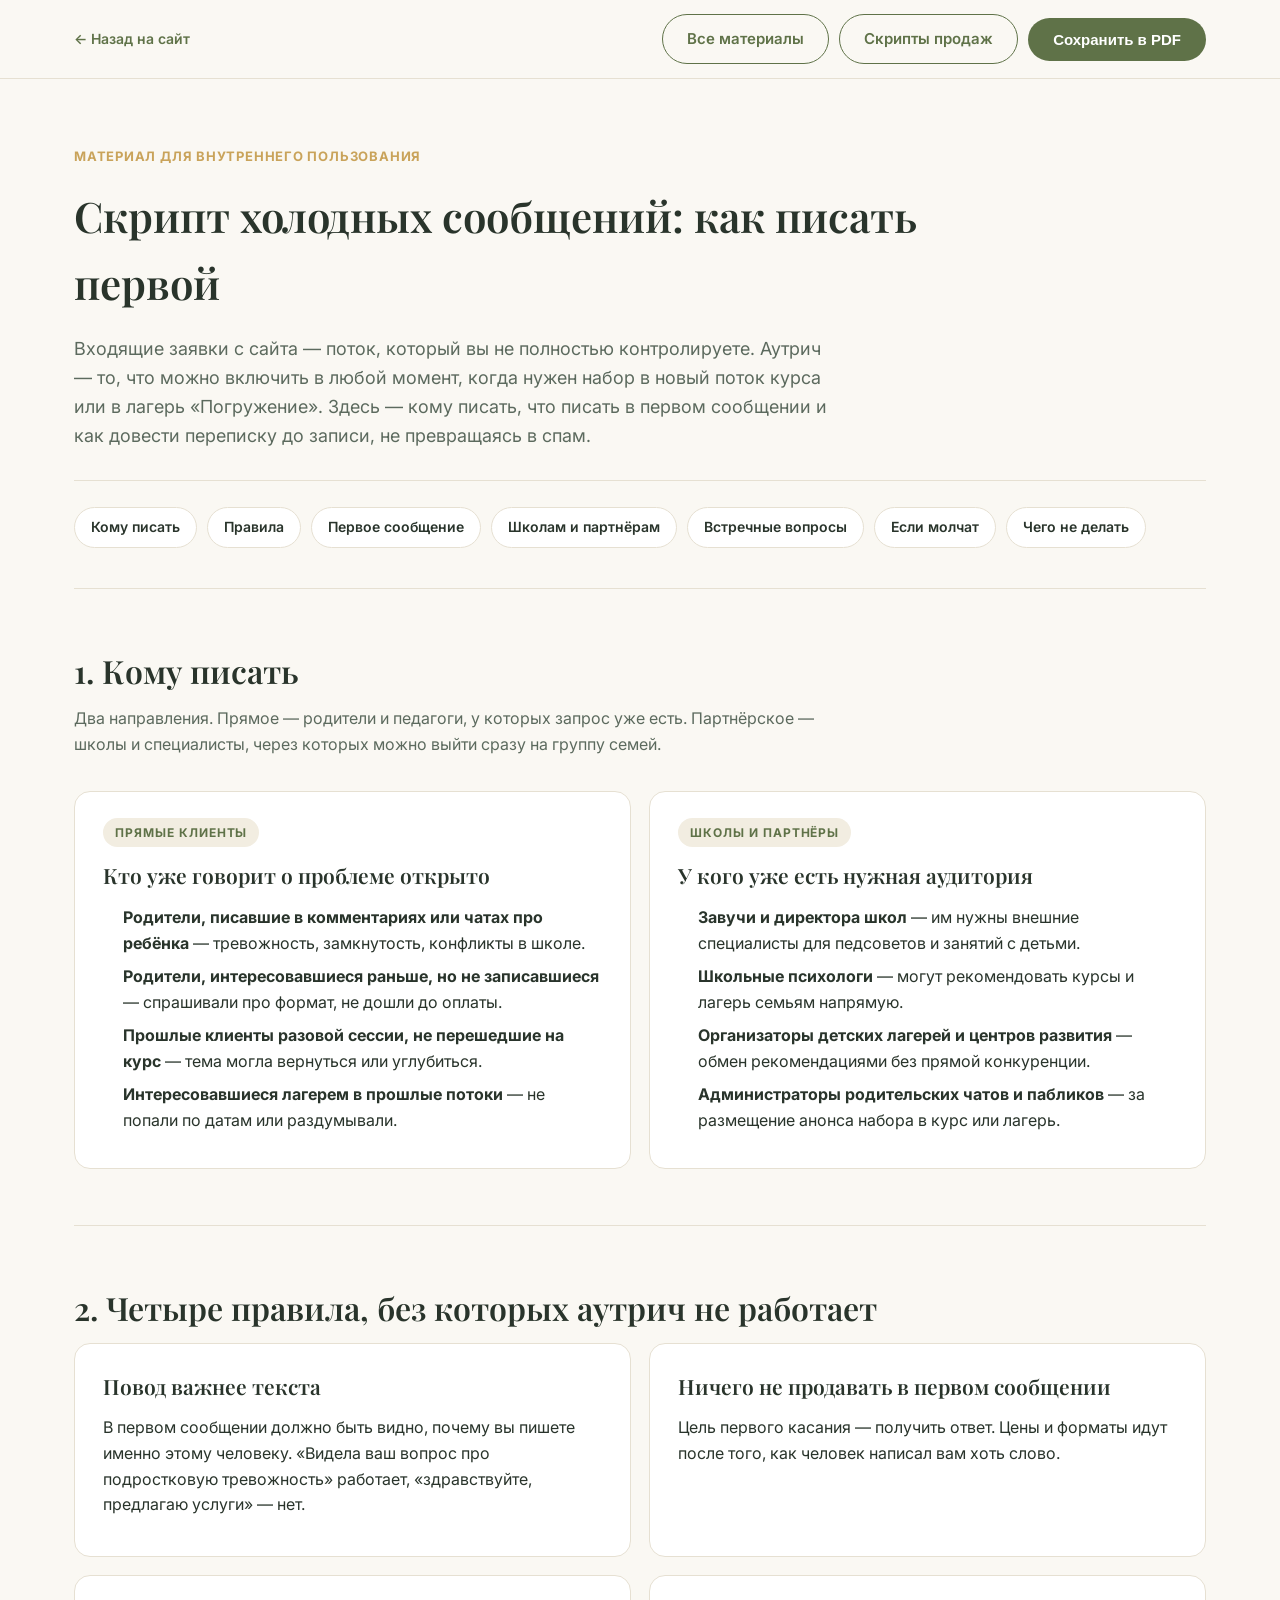
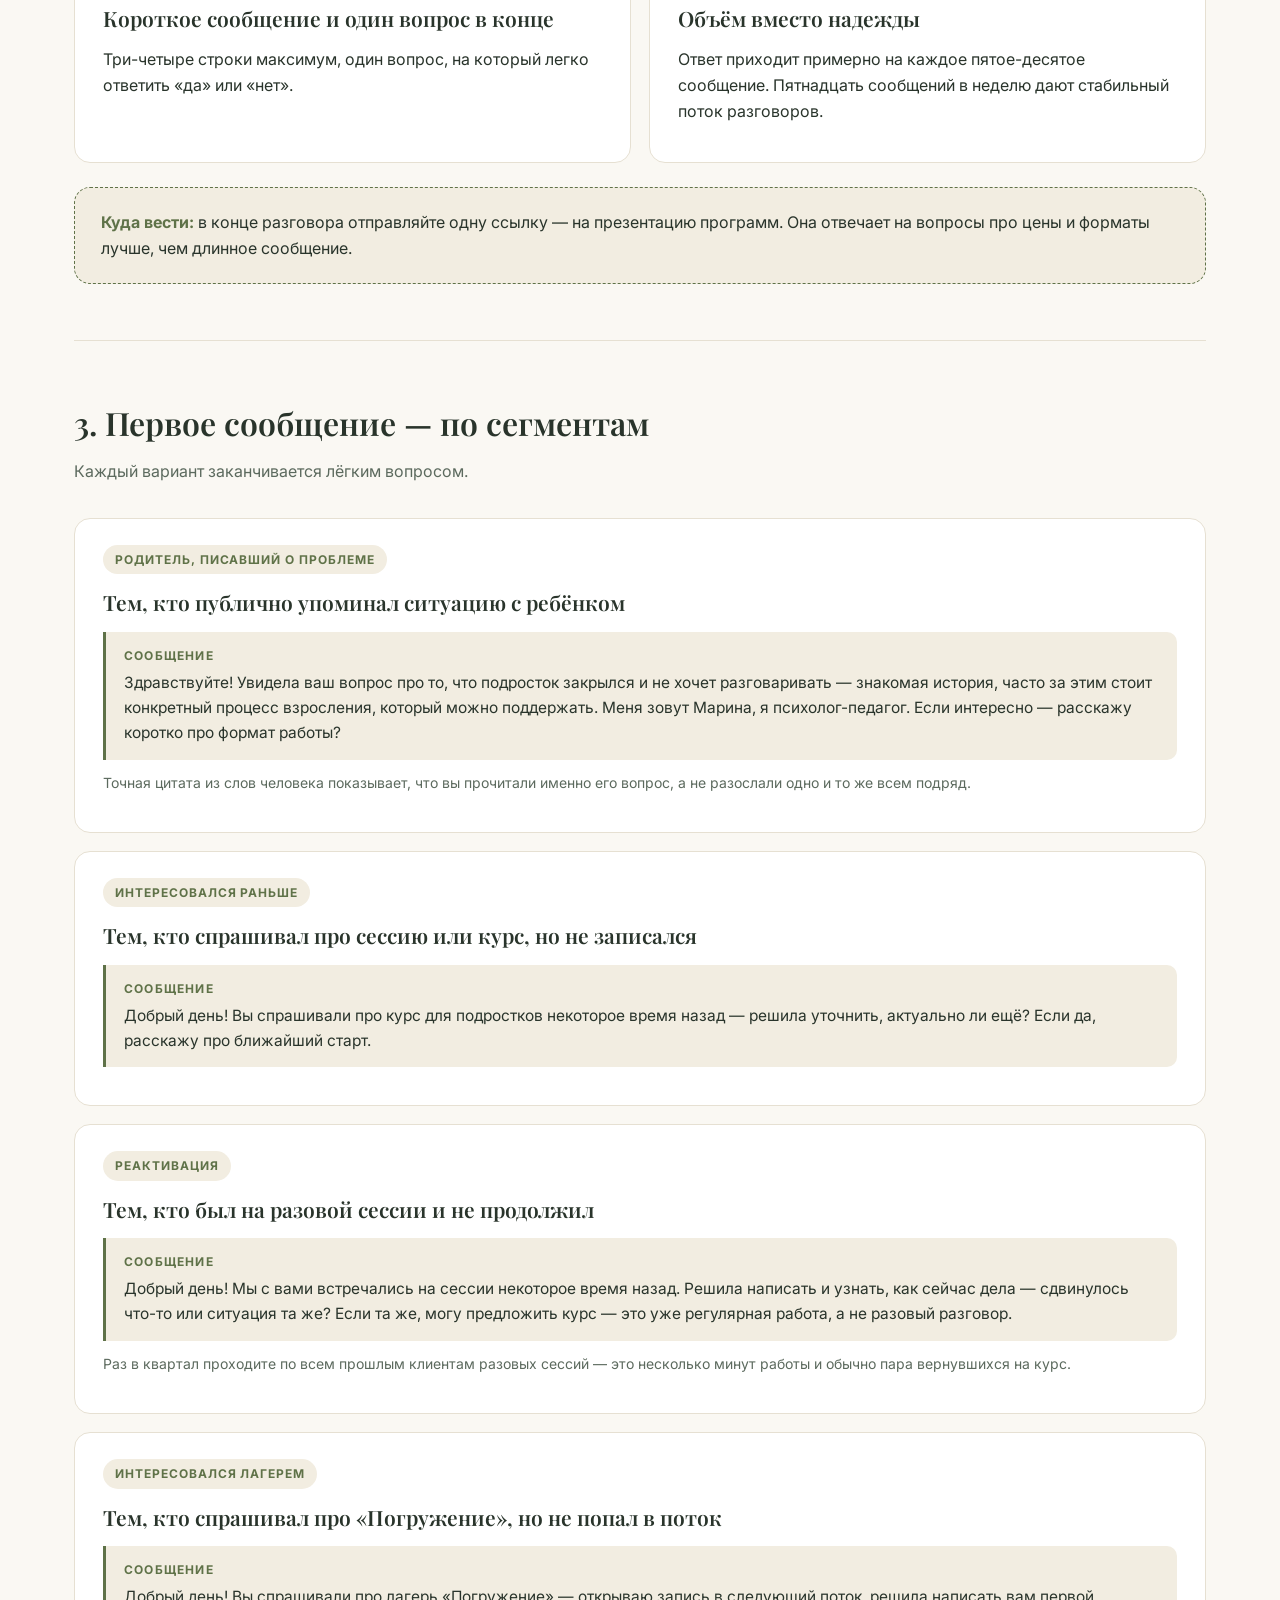
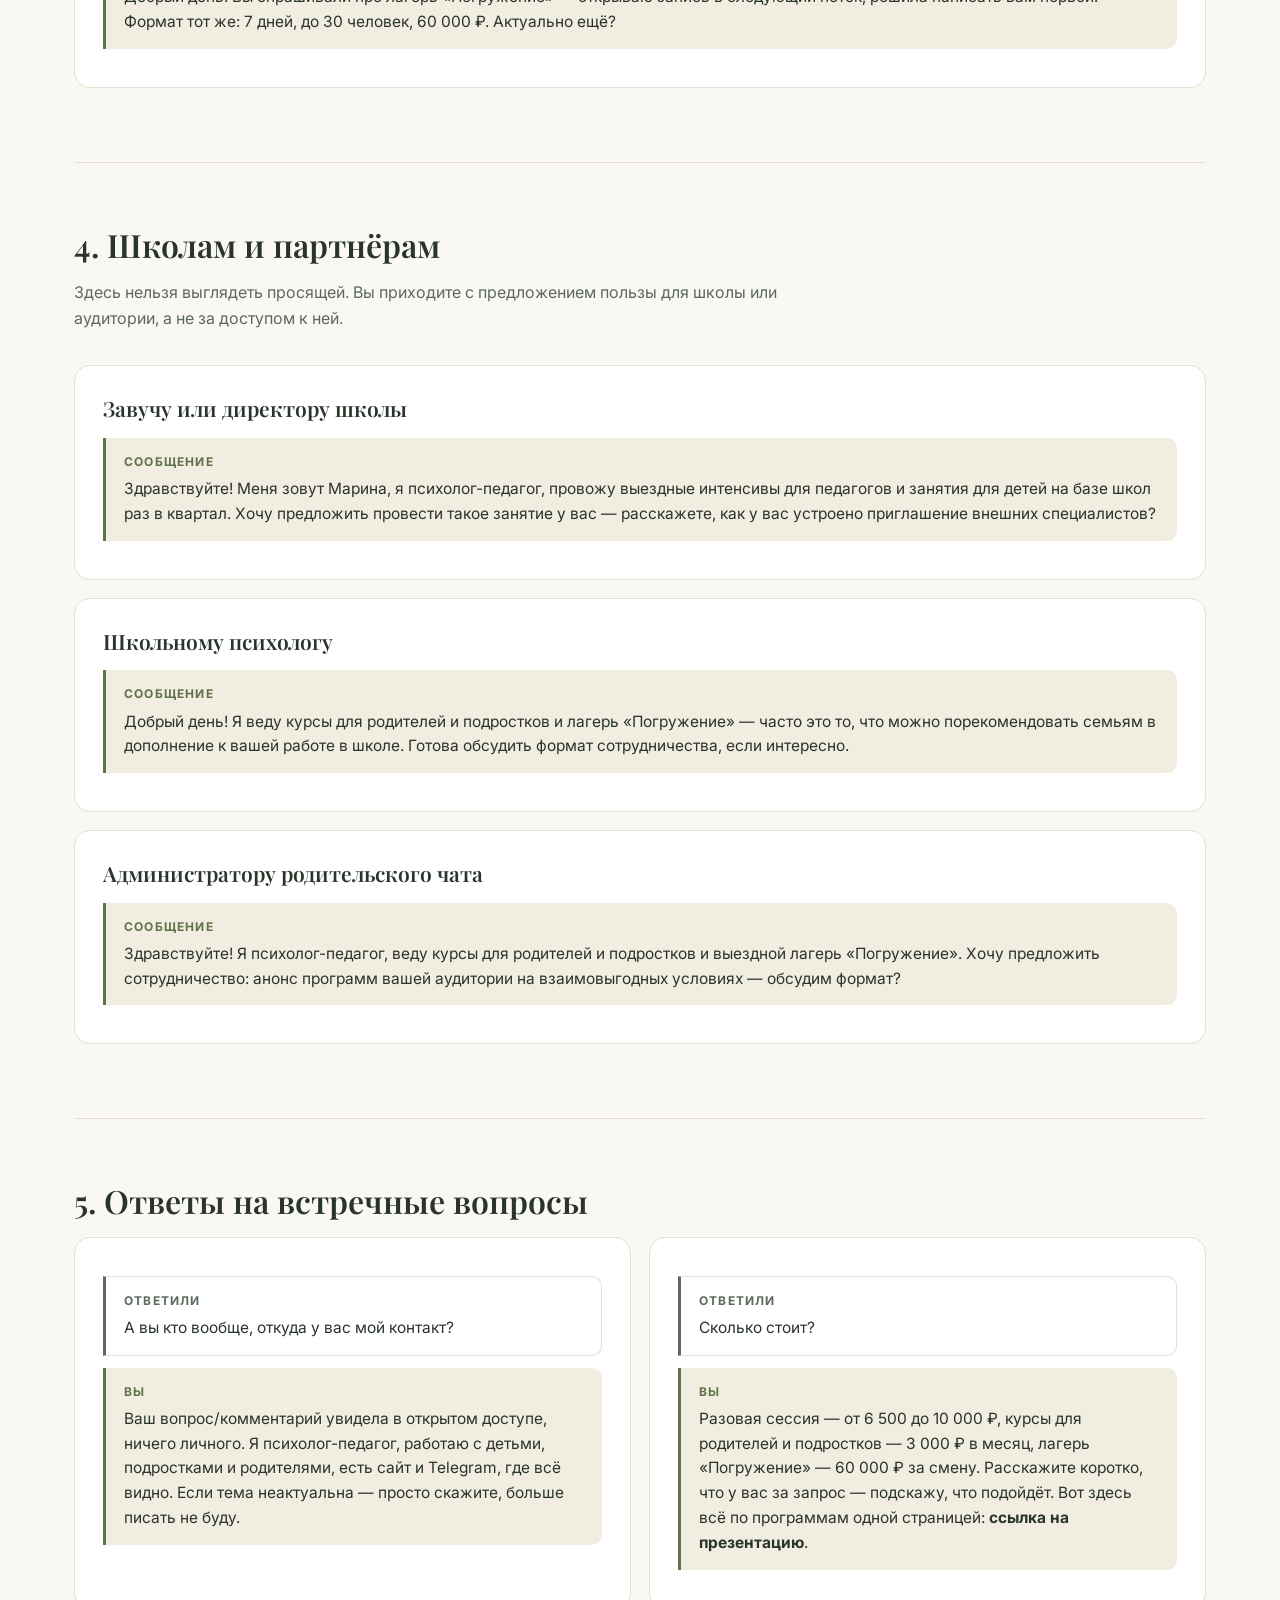
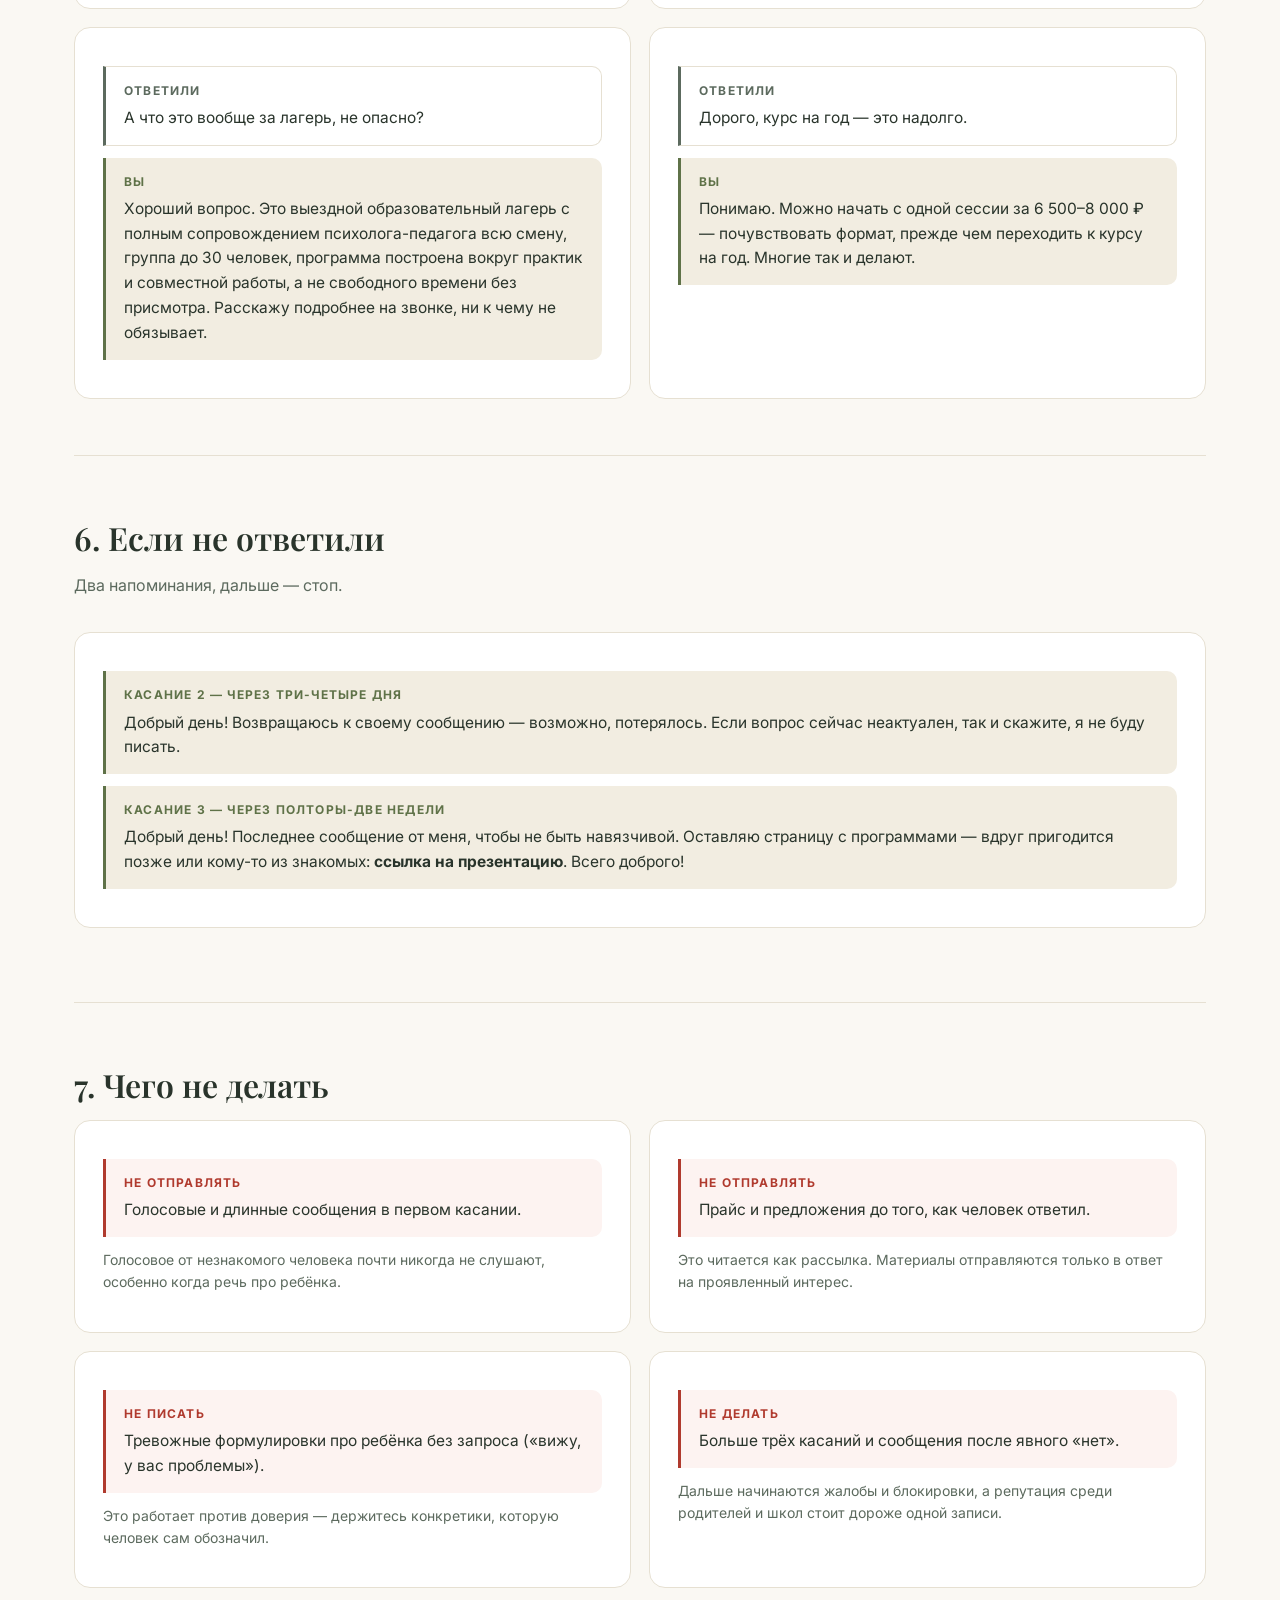
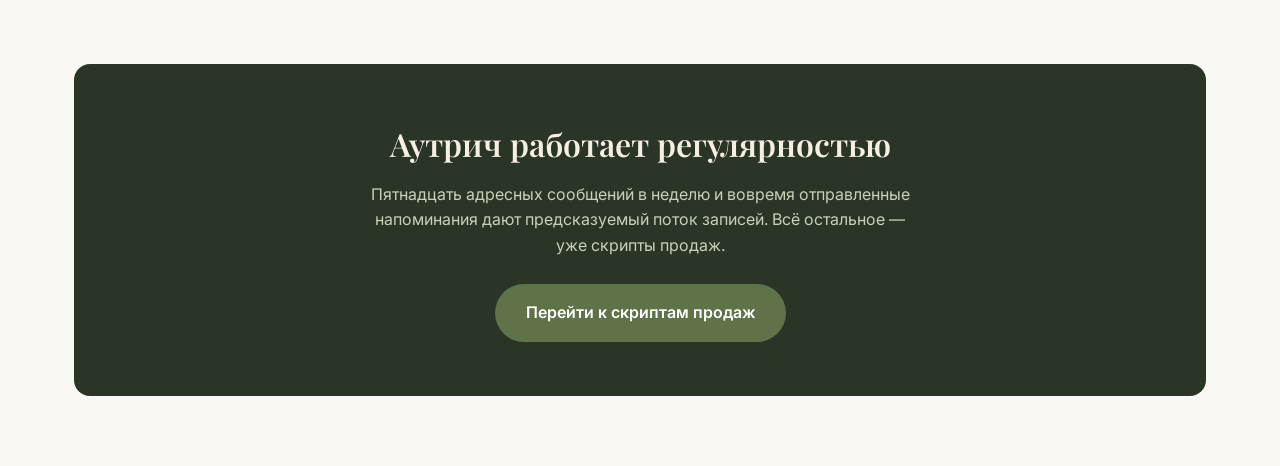
==== outreach.html @ 3e383277 "add: materials (scripts, presentation, outreach)" ====
<!DOCTYPE html>
<html lang="ru">
<head>
<meta charset="UTF-8">
<meta name="viewport" content="width=device-width, initial-scale=1.0">
<title>Скрипт холодных сообщений — Марина Светлакова</title>
<meta name="description" content="Как писать первой родителям, педагогам и школам: сегменты, первое сообщение, ответы на встречные вопросы, цепочка касаний.">
<meta name="robots" content="noindex">
<link rel="preconnect" href="https://fonts.googleapis.com">
<link rel="preconnect" href="https://fonts.gstatic.com" crossorigin>
<link href="https://fonts.googleapis.com/css2?family=Playfair+Display:wght@500;600;700&family=Inter:wght@400;500;600;700;800&display=swap" rel="stylesheet">
<link rel="stylesheet" href="styles.css">
<link rel="stylesheet" href="materials.css">
</head>
<body>

<div class="doc-bar">
  <div class="doc-bar__inner">
    <a href="index.html" class="doc-bar__back">← <span>Назад на сайт</span></a>
    <div class="doc-bar__actions">
      <a href="materials.html" class="btn btn--ghost">Все материалы</a>
      <a href="scripts.html" class="btn btn--ghost">Скрипты продаж</a>
      <button class="btn btn--primary" onclick="window.print()">Сохранить в PDF</button>
    </div>
  </div>
</div>

<div class="container">

  <section class="doc-hero">
    <p class="eyebrow">Материал для внутреннего пользования</p>
    <h1>Скрипт холодных сообщений: как писать первой</h1>
    <p class="doc-hero__lead">Входящие заявки с сайта — поток, который вы не полностью контролируете. Аутрич — то, что можно включить в любой момент, когда нужен набор в новый поток курса или в лагерь «Погружение». Здесь — кому писать, что писать в первом сообщении и как довести переписку до записи, не превращаясь в спам.</p>
    <nav class="toc">
      <a href="#who">Кому писать</a>
      <a href="#rules">Правила</a>
      <a href="#first">Первое сообщение</a>
      <a href="#partners">Школам и партнёрам</a>
      <a href="#answers">Встречные вопросы</a>
      <a href="#followup">Если молчат</a>
      <a href="#stop">Чего не делать</a>
    </nav>
  </section>

  <section class="doc-section" id="who">
    <h2>1. Кому писать</h2>
    <p class="doc-section__lead">Два направления. Прямое — родители и педагоги, у которых запрос уже есть. Партнёрское — школы и специалисты, через которых можно выйти сразу на группу семей.</p>

    <div class="grid-2">
      <div class="card">
        <span class="tag">Прямые клиенты</span>
        <p class="card__title">Кто уже говорит о проблеме открыто</p>
        <ul class="ul">
          <li><b>Родители, писавшие в комментариях или чатах про ребёнка</b> — тревожность, замкнутость, конфликты в школе.</li>
          <li><b>Родители, интересовавшиеся раньше, но не записавшиеся</b> — спрашивали про формат, не дошли до оплаты.</li>
          <li><b>Прошлые клиенты разовой сессии, не перешедшие на курс</b> — тема могла вернуться или углубиться.</li>
          <li><b>Интересовавшиеся лагерем в прошлые потоки</b> — не попали по датам или раздумывали.</li>
        </ul>
      </div>
      <div class="card">
        <span class="tag">Школы и партнёры</span>
        <p class="card__title">У кого уже есть нужная аудитория</p>
        <ul class="ul">
          <li><b>Завучи и директора школ</b> — им нужны внешние специалисты для педсоветов и занятий с детьми.</li>
          <li><b>Школьные психологи</b> — могут рекомендовать курсы и лагерь семьям напрямую.</li>
          <li><b>Организаторы детских лагерей и центров развития</b> — обмен рекомендациями без прямой конкуренции.</li>
          <li><b>Администраторы родительских чатов и пабликов</b> — за размещение анонса набора в курс или лагерь.</li>
        </ul>
      </div>
    </div>
  </section>

  <section class="doc-section" id="rules">
    <h2>2. Четыре правила, без которых аутрич не работает</h2>
    <div class="grid-2">
      <div class="card">
        <p class="card__title">Повод важнее текста</p>
        <p>В первом сообщении должно быть видно, почему вы пишете именно этому человеку. «Видела ваш вопрос про подростковую тревожность» работает, «здравствуйте, предлагаю услуги» — нет.</p>
      </div>
      <div class="card">
        <p class="card__title">Ничего не продавать в первом сообщении</p>
        <p>Цель первого касания — получить ответ. Цены и форматы идут после того, как человек написал вам хоть слово.</p>
      </div>
      <div class="card">
        <p class="card__title">Короткое сообщение и один вопрос в конце</p>
        <p>Три-четыре строки максимум, один вопрос, на который легко ответить «да» или «нет».</p>
      </div>
      <div class="card">
        <p class="card__title">Объём вместо надежды</p>
        <p>Ответ приходит примерно на каждое пятое-десятое сообщение. Пятнадцать сообщений в неделю дают стабильный поток разговоров.</p>
      </div>
    </div>
    <div class="tip">
      <strong>Куда вести:</strong> в конце разговора отправляйте одну ссылку — на презентацию программ. Она отвечает на вопросы про цены и форматы лучше, чем длинное сообщение.
    </div>
  </section>

  <section class="doc-section" id="first">
    <h2>3. Первое сообщение — по сегментам</h2>
    <p class="doc-section__lead">Каждый вариант заканчивается лёгким вопросом.</p>

    <div class="card">
      <span class="tag">Родитель, писавший о проблеме</span>
      <p class="card__title">Тем, кто публично упоминал ситуацию с ребёнком</p>
      <div class="say">
        <span class="say__who">Сообщение</span>
        Здравствуйте! Увидела ваш вопрос про то, что подросток закрылся и не хочет разговаривать — знакомая история, часто за этим стоит конкретный процесс взросления, который можно поддержать. Меня зовут Марина, я психолог-педагог. Если интересно — расскажу коротко про формат работы?
      </div>
      <p class="card__note">Точная цитата из слов человека показывает, что вы прочитали именно его вопрос, а не разослали одно и то же всем подряд.</p>
    </div>

    <div class="card">
      <span class="tag">Интересовался раньше</span>
      <p class="card__title">Тем, кто спрашивал про сессию или курс, но не записался</p>
      <div class="say">
        <span class="say__who">Сообщение</span>
        Добрый день! Вы спрашивали про курс для подростков некоторое время назад — решила уточнить, актуально ли ещё? Если да, расскажу про ближайший старт.
      </div>
    </div>

    <div class="card">
      <span class="tag">Реактивация</span>
      <p class="card__title">Тем, кто был на разовой сессии и не продолжил</p>
      <div class="say">
        <span class="say__who">Сообщение</span>
        Добрый день! Мы с вами встречались на сессии некоторое время назад. Решила написать и узнать, как сейчас дела — сдвинулось что-то или ситуация та же? Если та же, могу предложить курс — это уже регулярная работа, а не разовый разговор.
      </div>
      <p class="card__note">Раз в квартал проходите по всем прошлым клиентам разовых сессий — это несколько минут работы и обычно пара вернувшихся на курс.</p>
    </div>

    <div class="card">
      <span class="tag">Интересовался лагерем</span>
      <p class="card__title">Тем, кто спрашивал про «Погружение», но не попал в поток</p>
      <div class="say">
        <span class="say__who">Сообщение</span>
        Добрый день! Вы спрашивали про лагерь «Погружение» — открываю запись в следующий поток, решила написать вам первой. Формат тот же: 7 дней, до 30 человек, 60 000 ₽. Актуально ещё?
      </div>
    </div>
  </section>

  <section class="doc-section" id="partners">
    <h2>4. Школам и партнёрам</h2>
    <p class="doc-section__lead">Здесь нельзя выглядеть просящей. Вы приходите с предложением пользы для школы или аудитории, а не за доступом к ней.</p>

    <div class="card">
      <p class="card__title">Завучу или директору школы</p>
      <div class="say">
        <span class="say__who">Сообщение</span>
        Здравствуйте! Меня зовут Марина, я психолог-педагог, провожу выездные интенсивы для педагогов и занятия для детей на базе школ раз в квартал. Хочу предложить провести такое занятие у вас — расскажете, как у вас устроено приглашение внешних специалистов?
      </div>
    </div>

    <div class="card">
      <p class="card__title">Школьному психологу</p>
      <div class="say">
        <span class="say__who">Сообщение</span>
        Добрый день! Я веду курсы для родителей и подростков и лагерь «Погружение» — часто это то, что можно порекомендовать семьям в дополнение к вашей работе в школе. Готова обсудить формат сотрудничества, если интересно.
      </div>
    </div>

    <div class="card">
      <p class="card__title">Администратору родительского чата</p>
      <div class="say">
        <span class="say__who">Сообщение</span>
        Здравствуйте! Я психолог-педагог, веду курсы для родителей и подростков и выездной лагерь «Погружение». Хочу предложить сотрудничество: анонс программ вашей аудитории на взаимовыгодных условиях — обсудим формат?
      </div>
    </div>
  </section>

  <section class="doc-section" id="answers">
    <h2>5. Ответы на встречные вопросы</h2>

    <div class="grid-2">
      <div class="card">
        <div class="say say--client"><span class="say__who">Ответили</span>А вы кто вообще, откуда у вас мой контакт?</div>
        <div class="say">
          <span class="say__who">Вы</span>
          Ваш вопрос/комментарий увидела в открытом доступе, ничего личного. Я психолог-педагог, работаю с детьми, подростками и родителями, есть сайт и Telegram, где всё видно. Если тема неактуальна — просто скажите, больше писать не буду.
        </div>
      </div>
      <div class="card">
        <div class="say say--client"><span class="say__who">Ответили</span>Сколько стоит?</div>
        <div class="say">
          <span class="say__who">Вы</span>
          Разовая сессия — от 6 500 до 10 000 ₽, курсы для родителей и подростков — 3 000 ₽ в месяц, лагерь «Погружение» — 60 000 ₽ за смену. Расскажите коротко, что у вас за запрос — подскажу, что подойдёт. Вот здесь всё по программам одной страницей: <b>ссылка на презентацию</b>.
        </div>
      </div>
      <div class="card">
        <div class="say say--client"><span class="say__who">Ответили</span>А что это вообще за лагерь, не опасно?</div>
        <div class="say">
          <span class="say__who">Вы</span>
          Хороший вопрос. Это выездной образовательный лагерь с полным сопровождением психолога-педагога всю смену, группа до 30 человек, программа построена вокруг практик и совместной работы, а не свободного времени без присмотра. Расскажу подробнее на звонке, ни к чему не обязывает.
        </div>
      </div>
      <div class="card">
        <div class="say say--client"><span class="say__who">Ответили</span>Дорого, курс на год — это надолго.</div>
        <div class="say">
          <span class="say__who">Вы</span>
          Понимаю. Можно начать с одной сессии за 6 500–8 000 ₽ — почувствовать формат, прежде чем переходить к курсу на год. Многие так и делают.
        </div>
      </div>
    </div>
  </section>

  <section class="doc-section" id="followup">
    <h2>6. Если не ответили</h2>
    <p class="doc-section__lead">Два напоминания, дальше — стоп.</p>

    <div class="card">
      <div class="say">
        <span class="say__who">Касание 2 — через три-четыре дня</span>
        Добрый день! Возвращаюсь к своему сообщению — возможно, потерялось. Если вопрос сейчас неактуален, так и скажите, я не буду писать.
      </div>
      <div class="say">
        <span class="say__who">Касание 3 — через полторы-две недели</span>
        Добрый день! Последнее сообщение от меня, чтобы не быть навязчивой. Оставляю страницу с программами — вдруг пригодится позже или кому-то из знакомых: <b>ссылка на презентацию</b>. Всего доброго!
      </div>
    </div>
  </section>

  <section class="doc-section" id="stop">
    <h2>7. Чего не делать</h2>
    <div class="grid-2">
      <div class="card">
        <div class="say say--stop"><span class="say__who">Не отправлять</span>Голосовые и длинные сообщения в первом касании.</div>
        <p class="card__note">Голосовое от незнакомого человека почти никогда не слушают, особенно когда речь про ребёнка.</p>
      </div>
      <div class="card">
        <div class="say say--stop"><span class="say__who">Не отправлять</span>Прайс и предложения до того, как человек ответил.</div>
        <p class="card__note">Это читается как рассылка. Материалы отправляются только в ответ на проявленный интерес.</p>
      </div>
      <div class="card">
        <div class="say say--stop"><span class="say__who">Не писать</span>Тревожные формулировки про ребёнка без запроса («вижу, у вас проблемы»).</div>
        <p class="card__note">Это работает против доверия — держитесь конкретики, которую человек сам обозначил.</p>
      </div>
      <div class="card">
        <div class="say say--stop"><span class="say__who">Не делать</span>Больше трёх касаний и сообщения после явного «нет».</div>
        <p class="card__note">Дальше начинаются жалобы и блокировки, а репутация среди родителей и школ стоит дороже одной записи.</p>
      </div>
    </div>
  </section>

  <div class="cta-final">
    <h2>Аутрич работает регулярностью</h2>
    <p>Пятнадцать адресных сообщений в неделю и вовремя отправленные напоминания дают предсказуемый поток записей. Всё остальное — уже скрипты продаж.</p>
    <a href="scripts.html" class="btn btn--primary btn--lg">Перейти к скриптам продаж</a>
  </div>

</div>

</body>
</html>
---- styles.css ----
:root {
  --clr-bg: #faf8f3;
  --clr-bg-alt: #f2ede1;
  --clr-surface: #ffffff;
  --clr-ink: #29342b;
  --clr-ink-soft: #5c6a5e;
  --clr-accent: #7c8f5f;
  --clr-accent-dark: #5f7248;
  --clr-gold: #c9a35a;
  --clr-border: #e6e0d2;
  --radius: 16px;
  --shadow: 0 20px 50px -25px rgba(41, 52, 43, 0.25);
  --font-head: 'Playfair Display', serif;
  --font-body: 'Inter', sans-serif;
}

* { box-sizing: border-box; }
html { scroll-behavior: smooth; }
body {
  margin: 0;
  font-family: var(--font-body);
  background: var(--clr-bg);
  color: var(--clr-ink);
  line-height: 1.6;
}
img { max-width: 100%; display: block; }
a { color: inherit; text-decoration: none; }
ul { margin: 0; padding: 0; list-style: none; }
h1, h2, h3 { font-family: var(--font-head); font-weight: 600; margin: 0 0 12px; color: var(--clr-ink); }
p { margin: 0 0 12px; }

.container { max-width: 1180px; margin: 0 auto; padding: 0 24px; }

.btn {
  display: inline-flex; align-items: center; justify-content: center;
  padding: 12px 24px; border-radius: 999px; font-weight: 600; font-size: 15px;
  border: 1px solid transparent; cursor: pointer; transition: transform .18s ease, box-shadow .18s ease, background .18s ease;
  white-space: nowrap;
}
.btn--primary { background: var(--clr-accent-dark); color: #fff; }
.btn--primary:hover { background: var(--clr-accent); transform: translateY(-2px); box-shadow: 0 12px 24px -12px rgba(95,114,72,.6); }
.btn--ghost { background: transparent; color: var(--clr-accent-dark); border-color: var(--clr-accent-dark); }
.btn--ghost:hover { background: var(--clr-accent-dark); color: #fff; }
.btn--lg { padding: 15px 30px; font-size: 16px; }

.section-tag {
  display: inline-block; font-size: 13px; font-weight: 700; letter-spacing: .08em; text-transform: uppercase;
  color: var(--clr-accent-dark); margin-bottom: 12px;
}
.section-tag--light { color: #e9dcb8; }
.section-lead { max-width: 640px; color: var(--clr-ink-soft); font-size: 17px; }

/* HEADER */
.header {
  position: sticky; top: 0; z-index: 100; background: rgba(250, 248, 243, .9);
  backdrop-filter: blur(10px); border-bottom: 1px solid transparent; transition: border-color .2s, box-shadow .2s;
}
.header.scrolled { border-color: var(--clr-border); box-shadow: 0 8px 24px -20px rgba(0,0,0,.3); }
.header__inner {
  display: flex; align-items: center; justify-content: space-between; gap: 24px; min-width: 0; padding: 16px 24px;
}
.logo { font-family: var(--font-head); font-size: 20px; font-weight: 600; flex-shrink: 0; color: var(--clr-ink); }
.logo span { color: var(--clr-accent-dark); }
.nav { display: flex; gap: 22px; }
.nav a { font-size: 14.5px; font-weight: 500; color: var(--clr-ink-soft); white-space: nowrap; transition: color .15s; }
.nav a:hover { color: var(--clr-accent-dark); }
.header__actions { display: flex; align-items: center; gap: 16px; flex-shrink: 0; }
.header__phone { font-weight: 600; font-size: 14.5px; white-space: nowrap; }
.burger { display: none; flex-direction: column; gap: 5px; background: none; border: none; cursor: pointer; padding: 4px; }
.burger span { width: 22px; height: 2px; background: var(--clr-ink); border-radius: 2px; }

/* HERO */
.hero { padding: 72px 0 64px; background: linear-gradient(180deg, var(--clr-bg-alt), var(--clr-bg)); }
.hero__inner { display: grid; grid-template-columns: 1.15fr .85fr; gap: 56px; align-items: center; }
.eyebrow { display: inline-block; font-size: 13px; font-weight: 700; letter-spacing: .06em; text-transform: uppercase; color: var(--clr-gold); margin-bottom: 16px; }
.hero h1 { font-size: 44px; line-height: 1.18; margin-bottom: 18px; }
.hero__lead { font-size: 18px; color: var(--clr-ink-soft); margin-bottom: 28px; }
.hero__cta { display: flex; gap: 14px; flex-wrap: wrap; margin-bottom: 40px; }
.hero__stats { display: flex; gap: 36px; flex-wrap: wrap; }
.stat__num { display: block; font-family: var(--font-head); font-size: 32px; font-weight: 700; color: var(--clr-accent-dark); }
.stat__label { font-size: 13.5px; color: var(--clr-ink-soft); }

.hero__card {
  background: var(--clr-surface); border-radius: var(--radius); box-shadow: var(--shadow);
  overflow: hidden; border: 1px solid var(--clr-border);
}
.hero__card-photo {
  height: 260px; display: flex; align-items: center; justify-content: center;
  background: linear-gradient(135deg, var(--clr-accent), var(--clr-gold));
  color: #fff; font-family: var(--font-head); font-size: 56px; font-weight: 700;
}
.hero__card-body { padding: 26px; }
.hero__card-quote { font-family: var(--font-head); font-style: italic; font-size: 17px; color: var(--clr-ink); }
.hero__card-name { font-size: 14px; color: var(--clr-ink-soft); font-weight: 600; }

/* ADVANTAGES */
.adv-section { padding: 88px 0; }
.adv-section h2, .services h2, .price-section h2, .process h2, .reviews h2, .faq h2, .form-section h2 { font-size: 34px; }
.adv-grid { display: grid; grid-template-columns: repeat(3, 1fr); gap: 28px; margin-top: 40px; }
.adv__icon-wrap { display: none; }
.adv { background: var(--clr-surface); border: 1px solid var(--clr-border); border-radius: var(--radius); padding: 28px; }
.adv__icon { width: 46px; height: 46px; border-radius: 12px; background: var(--clr-bg-alt); color: var(--clr-accent-dark); display: flex; align-items: center; justify-content: center; margin-bottom: 16px; }
.adv__icon svg { width: 24px; height: 24px; }
.adv h3 { font-size: 18px; }
.adv p { color: var(--clr-ink-soft); font-size: 15px; margin: 0; }

/* SERVICES */
.services { padding: 0 0 88px; }
.services-grid { display: grid; grid-template-columns: repeat(3, 1fr); gap: 24px; margin-top: 40px; }
.service { background: var(--clr-surface); border: 1px solid var(--clr-border); border-radius: var(--radius); padding: 26px; display: flex; flex-direction: column; }
.service--accent { background: linear-gradient(160deg, var(--clr-accent-dark), var(--clr-accent)); color: #fff; border: none; }
.service--accent h3, .service--accent .service__price { color: #fff; }
.service--accent .service__badge { background: rgba(255,255,255,.18); color: #fff; }
.service__badge { align-self: flex-start; font-size: 12px; font-weight: 700; text-transform: uppercase; letter-spacing: .04em; background: var(--clr-bg-alt); color: var(--clr-accent-dark); padding: 5px 12px; border-radius: 999px; margin-bottom: 14px; }
.service h3 { font-size: 19px; }
.service p { color: var(--clr-ink-soft); font-size: 14.5px; flex: 1; }
.service--accent p { color: rgba(255,255,255,.88); }
.service__price { font-weight: 700; font-size: 18px; margin-top: 8px; }

/* CAMP */
.camp { background: linear-gradient(150deg, #3c4a34, #2a3526); color: #f3efe2; padding: 88px 0; }
.camp__inner { display: grid; grid-template-columns: 1.2fr .8fr; gap: 48px; align-items: center; }
.camp h2 { color: #fff; font-size: 34px; }
.camp__lead { color: #d7dccb; font-size: 17px; }
.camp__list { margin: 20px 0 28px; display: flex; flex-direction: column; gap: 10px; }
.camp__list li { padding-left: 26px; position: relative; color: #e5e8d8; font-size: 15px; }
.camp__list li::before { content: '✓'; position: absolute; left: 0; color: var(--clr-gold); font-weight: 700; }
.camp__card { background: rgba(255,255,255,.06); border: 1px solid rgba(255,255,255,.15); border-radius: var(--radius); padding: 28px; backdrop-filter: blur(6px); }
.camp__card-row { display: flex; justify-content: space-between; padding: 14px 0; border-bottom: 1px solid rgba(255,255,255,.12); font-size: 15px; }
.camp__card-row:last-child { border-bottom: none; }
.camp__card-row span { color: #c9cfb9; }
.camp__card-row strong { color: #fff; }

/* PRICE */
.price-section { padding: 88px 0; }
.price-table { margin-top: 36px; border: 1px solid var(--clr-border); border-radius: var(--radius); overflow: hidden; background: var(--clr-surface); }
.price-row { display: grid; grid-template-columns: 2fr 1.4fr 1fr; gap: 12px; padding: 16px 24px; border-bottom: 1px solid var(--clr-border); font-size: 15px; align-items: center; }
.price-row:last-child { border-bottom: none; }
.price-row--head { background: var(--clr-bg-alt); font-weight: 700; font-size: 13px; text-transform: uppercase; letter-spacing: .04em; color: var(--clr-ink-soft); }
.price-row--accent { background: #f4ecd8; font-weight: 700; }
.price-row span:last-child { text-align: right; font-weight: 600; }
.price-row--head span:last-child { font-weight: 700; }

/* PROCESS */
.process { padding: 0 0 88px; }
.process-grid { display: grid; grid-template-columns: repeat(5, 1fr); gap: 20px; margin-top: 40px; }
.step { text-align: center; }
.step__num {
  display: flex; align-items: center; justify-content: center; width: 44px; height: 44px; margin: 0 auto 16px;
  border-radius: 50%; background: var(--clr-accent-dark); color: #fff; font-family: var(--font-head); font-weight: 700; font-size: 18px;
}
.step h3 { font-size: 16px; }
.step p { font-size: 14px; color: var(--clr-ink-soft); }

/* REVIEWS */
.reviews { padding: 0 0 88px; }
.reviews-grid { display: grid; grid-template-columns: repeat(3, 1fr); gap: 24px; margin-top: 40px; }
.review { background: var(--clr-surface); border: 1px solid var(--clr-border); border-radius: var(--radius); padding: 26px; }
.review p { font-style: italic; color: var(--clr-ink); }
.review__name { font-size: 13.5px; color: var(--clr-ink-soft); font-weight: 600; }
.reviews__note { margin-top: 20px; font-size: 13px; color: var(--clr-ink-soft); opacity: .8; }

/* FAQ */
.faq { padding: 0 0 88px; }
.faq__list { margin-top: 36px; display: flex; flex-direction: column; gap: 12px; max-width: 760px; }
.faq__item { background: var(--clr-surface); border: 1px solid var(--clr-border); border-radius: 12px; padding: 18px 22px; }
.faq__item summary { cursor: pointer; font-weight: 600; font-size: 16px; list-style: none; position: relative; padding-right: 24px; }
.faq__item summary::-webkit-details-marker { display: none; }
.faq__item summary::after { content: '+'; position: absolute; right: 0; top: 0; font-size: 20px; color: var(--clr-accent-dark); }
.faq__item[open] summary::after { content: '−'; }
.faq__item p { margin-top: 12px; color: var(--clr-ink-soft); font-size: 15px; }

/* FORM */
.form-section { padding: 0 0 96px; }
.form-section__inner { display: grid; grid-template-columns: 1.1fr .9fr; gap: 32px; align-items: stretch; }
.form-card { background: var(--clr-surface); border: 1px solid var(--clr-border); border-radius: var(--radius); padding: 36px; box-shadow: var(--shadow); }
.form { display: flex; flex-direction: column; gap: 16px; margin-top: 8px; }
.form label { display: flex; flex-direction: column; gap: 6px; font-size: 14px; font-weight: 600; color: var(--clr-ink-soft); }
.form input, .form select, .form textarea {
  font-family: var(--font-body); font-size: 15px; padding: 12px 14px; border-radius: 10px; border: 1px solid var(--clr-border);
  background: var(--clr-bg); color: var(--clr-ink); resize: vertical;
}
.form input:focus, .form select:focus, .form textarea:focus { outline: none; border-color: var(--clr-accent-dark); }
.map-card { border-radius: var(--radius); overflow: hidden; min-height: 320px; border: 1px solid var(--clr-border); }
.map-card iframe { width: 100%; height: 100%; min-height: 320px; border: 0; }

/* FOOTER */
.footer { background: #2a3526; color: #d7dccb; padding: 64px 0 0; }
.footer__inner { display: grid; grid-template-columns: 1.5fr 1fr 1fr 1fr; gap: 32px; padding-bottom: 40px; }
.footer__col { display: flex; flex-direction: column; gap: 10px; }
.footer__col h4 { color: #fff; font-family: var(--font-body); font-size: 14px; text-transform: uppercase; letter-spacing: .05em; margin-bottom: 4px; }
.footer__col a { color: #c9cfb9; font-size: 14.5px; }
.footer__col a:hover { color: #fff; }
.logo--footer { color: #fff; }
.logo--footer span { color: var(--clr-gold); }
.footer__bottom { border-top: 1px solid rgba(255,255,255,.12); padding: 20px 24px; font-size: 13px; color: #9aa389; text-align: center; }

/* FAB */
.fab {
  position: fixed; bottom: 24px; right: 24px; width: 56px; height: 56px; border-radius: 50%;
  background: var(--clr-accent-dark); color: #fff; display: flex; align-items: center; justify-content: center;
  box-shadow: 0 12px 24px -8px rgba(0,0,0,.4); z-index: 90; transition: transform .2s;
}
.fab:hover { transform: scale(1.08); }
.fab svg { width: 26px; height: 26px; }

/* REVEAL */
.reveal { opacity: 0; transform: translateY(24px); transition: opacity .6s ease, transform .6s ease; }
.reveal.is-visible { opacity: 1; transform: none; }

/* RESPONSIVE */
@media (max-width: 1180px) {
  .nav { gap: 16px; }
  .nav a { font-size: 14px; }
}
@media (max-width: 1100px) {
  .nav { display: none; }
  .burger { display: flex; }
  .nav.is-open {
    display: flex; flex-direction: column; position: absolute; top: 100%; left: 0; right: 0;
    background: var(--clr-surface); padding: 20px 24px; gap: 16px; border-bottom: 1px solid var(--clr-border);
  }
}
@media (max-width: 900px) {
  .hero__inner { grid-template-columns: 1fr; }
  .hero__card { order: -1; }
  .adv-grid, .services-grid, .reviews-grid { grid-template-columns: repeat(2, 1fr); }
  .process-grid { grid-template-columns: repeat(3, 1fr); }
  .camp__inner { grid-template-columns: 1fr; }
  .form-section__inner { grid-template-columns: 1fr; }
  .footer__inner { grid-template-columns: 1fr 1fr; }
  .price-row { grid-template-columns: 1.6fr 1fr .8fr; font-size: 13.5px; padding: 14px 16px; }
}
@media (max-width: 560px) {
  .header__phone { display: none; }
  .hero h1 { font-size: 32px; }
  .adv-grid, .services-grid, .reviews-grid, .process-grid { grid-template-columns: 1fr; }
  .hero__stats { gap: 24px; }
  .footer__inner { grid-template-columns: 1fr; }
}
@media (max-width: 380px) {
  .logo span { display: none; }
}
---- materials.css ----
/* Стили для материалов: скрипты продаж, презентация, аутрич */

.doc-bar {
  position: sticky;
  top: 0;
  z-index: 50;
  background: rgba(250, 248, 243, 0.94);
  backdrop-filter: blur(10px);
  border-bottom: 1px solid var(--clr-border);
}
.doc-bar__inner {
  display: flex;
  align-items: center;
  justify-content: space-between;
  gap: 16px;
  padding: 14px 24px;
  max-width: 1180px;
  margin: 0 auto;
}
.doc-bar__back { font-weight: 600; font-size: 14px; color: var(--clr-accent-dark); }
.doc-bar__back:hover { color: var(--clr-accent); }
.doc-bar__actions { display: flex; gap: 10px; align-items: center; }

.doc-hero { padding: 64px 0 40px; }
.doc-hero h1 { font-size: 42px; max-width: 860px; margin-bottom: 18px; }
.doc-hero__lead { font-size: 18px; color: var(--clr-ink-soft); max-width: 760px; }

.toc {
  display: flex;
  flex-wrap: wrap;
  gap: 10px;
  margin-top: 30px;
  padding-top: 26px;
  border-top: 1px solid var(--clr-border);
}
.toc a {
  font-size: 14px;
  font-weight: 600;
  padding: 8px 16px;
  border-radius: 999px;
  background: var(--clr-surface);
  border: 1px solid var(--clr-border);
  transition: all 0.2s ease;
}
.toc a:hover { border-color: var(--clr-accent); color: var(--clr-accent-dark); }

.doc-section { padding: 56px 0; border-top: 1px solid var(--clr-border); }
.doc-section:first-of-type { border-top: none; }
.doc-section h2 { font-size: 32px; margin-bottom: 10px; }
.doc-section__lead { color: var(--clr-ink-soft); max-width: 780px; margin-bottom: 34px; }

.card {
  background: var(--clr-surface);
  border: 1px solid var(--clr-border);
  border-radius: var(--radius);
  padding: 26px 28px;
  margin-bottom: 18px;
}
.card__title {
  font-family: var(--font-head);
  font-size: 21px;
  font-weight: 600;
  margin-bottom: 12px;
}
.card__note { font-size: 14px; color: var(--clr-ink-soft); margin-top: 12px; }
.card p + p { margin-top: 10px; }

.card__step {
  display: inline-flex;
  align-items: center;
  justify-content: center;
  width: 30px;
  height: 30px;
  border-radius: 50%;
  background: var(--clr-accent-dark);
  color: #fff;
  font-size: 14px;
  font-weight: 700;
  font-family: var(--font-body);
  margin-right: 12px;
  flex: none;
}
.card__head { display: flex; align-items: center; margin-bottom: 14px; }
.card__head .card__title { margin-bottom: 0; }

.say {
  border-left: 3px solid var(--clr-accent-dark);
  background: var(--clr-bg-alt);
  border-radius: 0 10px 10px 0;
  padding: 14px 18px;
  margin: 12px 0;
  font-size: 15.5px;
}
.say + .say { margin-top: 10px; }
.say__who {
  display: block;
  font-size: 12px;
  font-weight: 700;
  letter-spacing: 0.1em;
  text-transform: uppercase;
  color: var(--clr-accent-dark);
  margin-bottom: 6px;
}
.say--client {
  border-left-color: var(--clr-ink-soft);
  background: var(--clr-surface);
  border: 1px solid var(--clr-border);
  border-left: 3px solid var(--clr-ink-soft);
}
.say--client .say__who { color: var(--clr-ink-soft); }
.say--stop {
  border-left-color: #b03a2e;
  background: #fdf3f1;
}
.say--stop .say__who { color: #b03a2e; }

.ul { margin: 12px 0 0 20px; }
.ul li { margin-bottom: 8px; }
.ul li::marker { color: var(--clr-accent-dark); }

.grid-2 { display: grid; grid-template-columns: repeat(2, 1fr); gap: 18px; }
.grid-2 .card { margin-bottom: 0; }
.grid-3 { display: grid; grid-template-columns: repeat(3, 1fr); gap: 18px; }
.grid-3 .card { margin-bottom: 0; }

.tag {
  display: inline-block;
  font-size: 12px;
  font-weight: 700;
  letter-spacing: 0.08em;
  text-transform: uppercase;
  color: var(--clr-accent-dark);
  background: var(--clr-bg-alt);
  border-radius: 999px;
  padding: 5px 12px;
  margin-bottom: 12px;
}

.tip {
  background: var(--clr-bg-alt);
  border-radius: var(--radius);
  padding: 22px 26px;
  margin-top: 24px;
  border: 1px dashed var(--clr-accent-dark);
}
.tip strong { color: var(--clr-accent-dark); }

.calc { width: 100%; border-collapse: collapse; margin-top: 16px; font-size: 15px; }
.calc td { padding: 12px 0; border-bottom: 1px solid var(--clr-border); }
.calc td:last-child { text-align: right; font-weight: 600; white-space: nowrap; }
.calc tr:last-child td { border-bottom: none; font-size: 17px; padding-top: 16px; }
.calc tr:last-child td:last-child { color: var(--clr-accent-dark); }

.pitch { text-align: center; padding: 70px 0 40px; }
.pitch h1 { font-size: 52px; margin: 14px auto 20px; max-width: 900px; }
.pitch__lead { font-size: 19px; color: var(--clr-ink-soft); max-width: 700px; margin: 0 auto 30px; }
.pitch__meta {
  display: flex;
  justify-content: center;
  flex-wrap: wrap;
  gap: 34px;
  padding-top: 28px;
  border-top: 1px solid var(--clr-border);
  max-width: 800px;
  margin: 0 auto;
}
.pitch__meta div { text-align: center; }
.pitch__meta b { display: block; font-family: var(--font-head); font-size: 26px; color: var(--clr-accent-dark); }
.pitch__meta span { font-size: 13px; color: var(--clr-ink-soft); }

.offer {
  display: flex;
  justify-content: space-between;
  align-items: baseline;
  gap: 20px;
  padding: 18px 0;
  border-bottom: 1px solid var(--clr-border);
}
.offer:last-child { border-bottom: none; }
.offer__name { font-weight: 600; }
.offer__desc { display: block; font-weight: 400; font-size: 14px; color: var(--clr-ink-soft); margin-top: 4px; }
.offer__price { white-space: nowrap; font-family: var(--font-head); font-size: 20px; color: var(--clr-accent-dark); }

.cta-final {
  background: #2a3526;
  border-radius: var(--radius);
  padding: 54px 40px;
  text-align: center;
  margin: 20px 0 70px;
}
.cta-final h2 { color: #f3efe2; font-size: 32px; margin-bottom: 12px; }
.cta-final p { color: #c9cfb9; max-width: 560px; margin: 0 auto 26px; }

.eyebrow--center { display: block; text-align: center; margin: 0 auto 14px; width: fit-content; }

@media (max-width: 560px) {
  .doc-bar__actions .btn--ghost { display: none; }
  .doc-bar__actions .btn { padding: 10px 16px; font-size: 14px; }
}

@media (max-width: 860px) {
  .grid-2, .grid-3 { grid-template-columns: 1fr; }
  .doc-hero h1 { font-size: 30px; }
  .pitch h1 { font-size: 34px; }
  .doc-section h2 { font-size: 25px; }
  .doc-bar__inner { padding: 12px 18px; }
  .doc-bar__back span { display: none; }
  .offer { flex-direction: column; gap: 6px; }
}

@media print {
  .doc-bar, .toc, .fab, .no-print { display: none !important; }
  body { background: #fff; font-size: 12pt; }
  .card, .tip, .say { break-inside: avoid; }
  .doc-section { padding: 22px 0; page-break-inside: auto; }
  .cta-final { background: #fff; border: 2px solid #2a3526; }
  .cta-final h2 { color: #2a3526; }
  .cta-final p { color: var(--clr-ink-soft); }
  a { text-decoration: none; }
}

/* Хаб-страница материалов */
.hub-grid {
  display: grid;
  grid-template-columns: repeat(3, 1fr);
  gap: 22px;
  margin-top: 10px;
}
.hub-card {
  background: var(--clr-surface);
  border: 1px solid var(--clr-border);
  border-radius: var(--radius);
  padding: 30px 26px;
  display: flex;
  flex-direction: column;
  transition: border-color 0.2s ease, transform 0.2s ease;
}
.hub-card:hover { border-color: var(--clr-accent); transform: translateY(-3px); }
.hub-card__num {
  font-family: var(--font-head);
  font-size: 15px;
  font-weight: 700;
  color: var(--clr-accent-dark);
  margin-bottom: 14px;
}
.hub-card__title { font-family: var(--font-head); font-size: 23px; font-weight: 600; margin-bottom: 12px; }
.hub-card__lead { color: var(--clr-ink-soft); font-size: 15px; flex: 1; margin-bottom: 22px; }
.hub-card__link {
  display: inline-flex;
  align-items: center;
  gap: 8px;
  font-weight: 600;
  color: var(--clr-accent-dark);
  font-size: 15px;
}
.hub-card__link:hover { color: var(--clr-accent); }

@media (max-width: 860px) {
  .hub-grid { grid-template-columns: 1fr; }
}
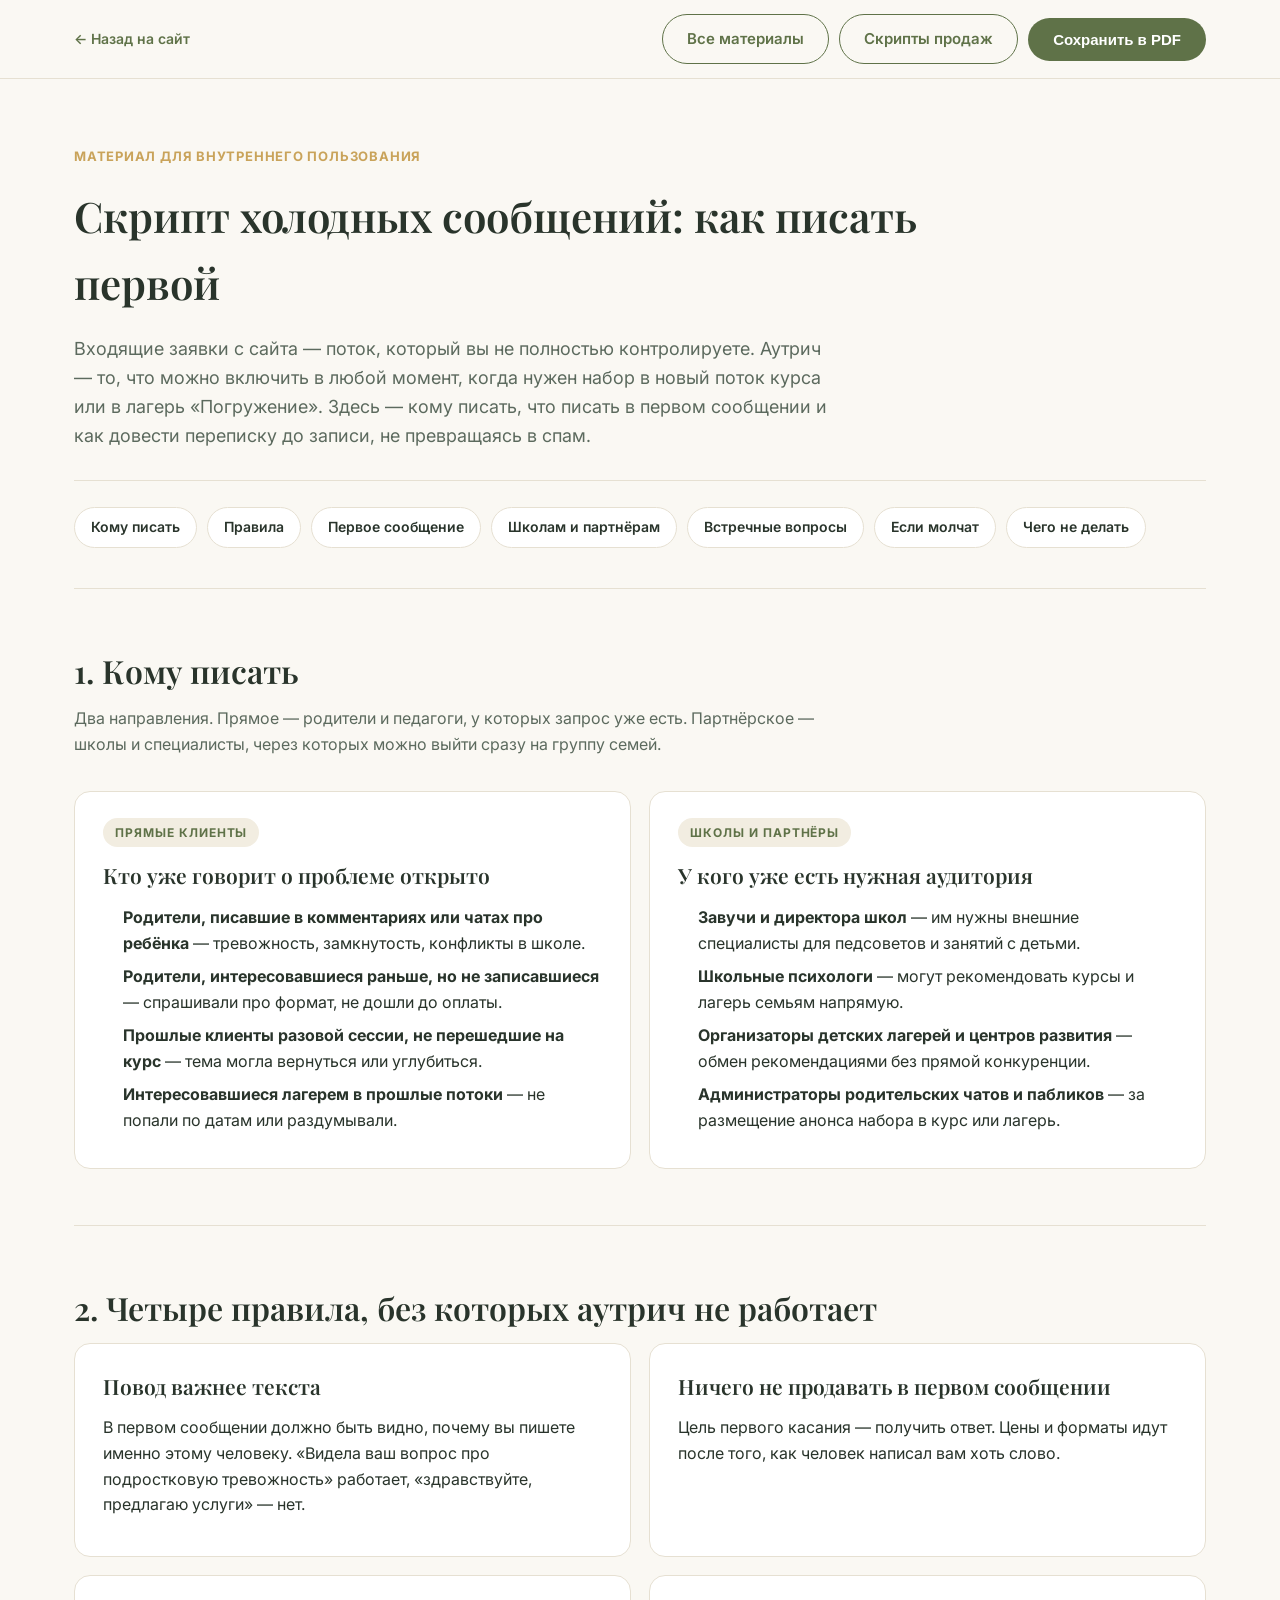
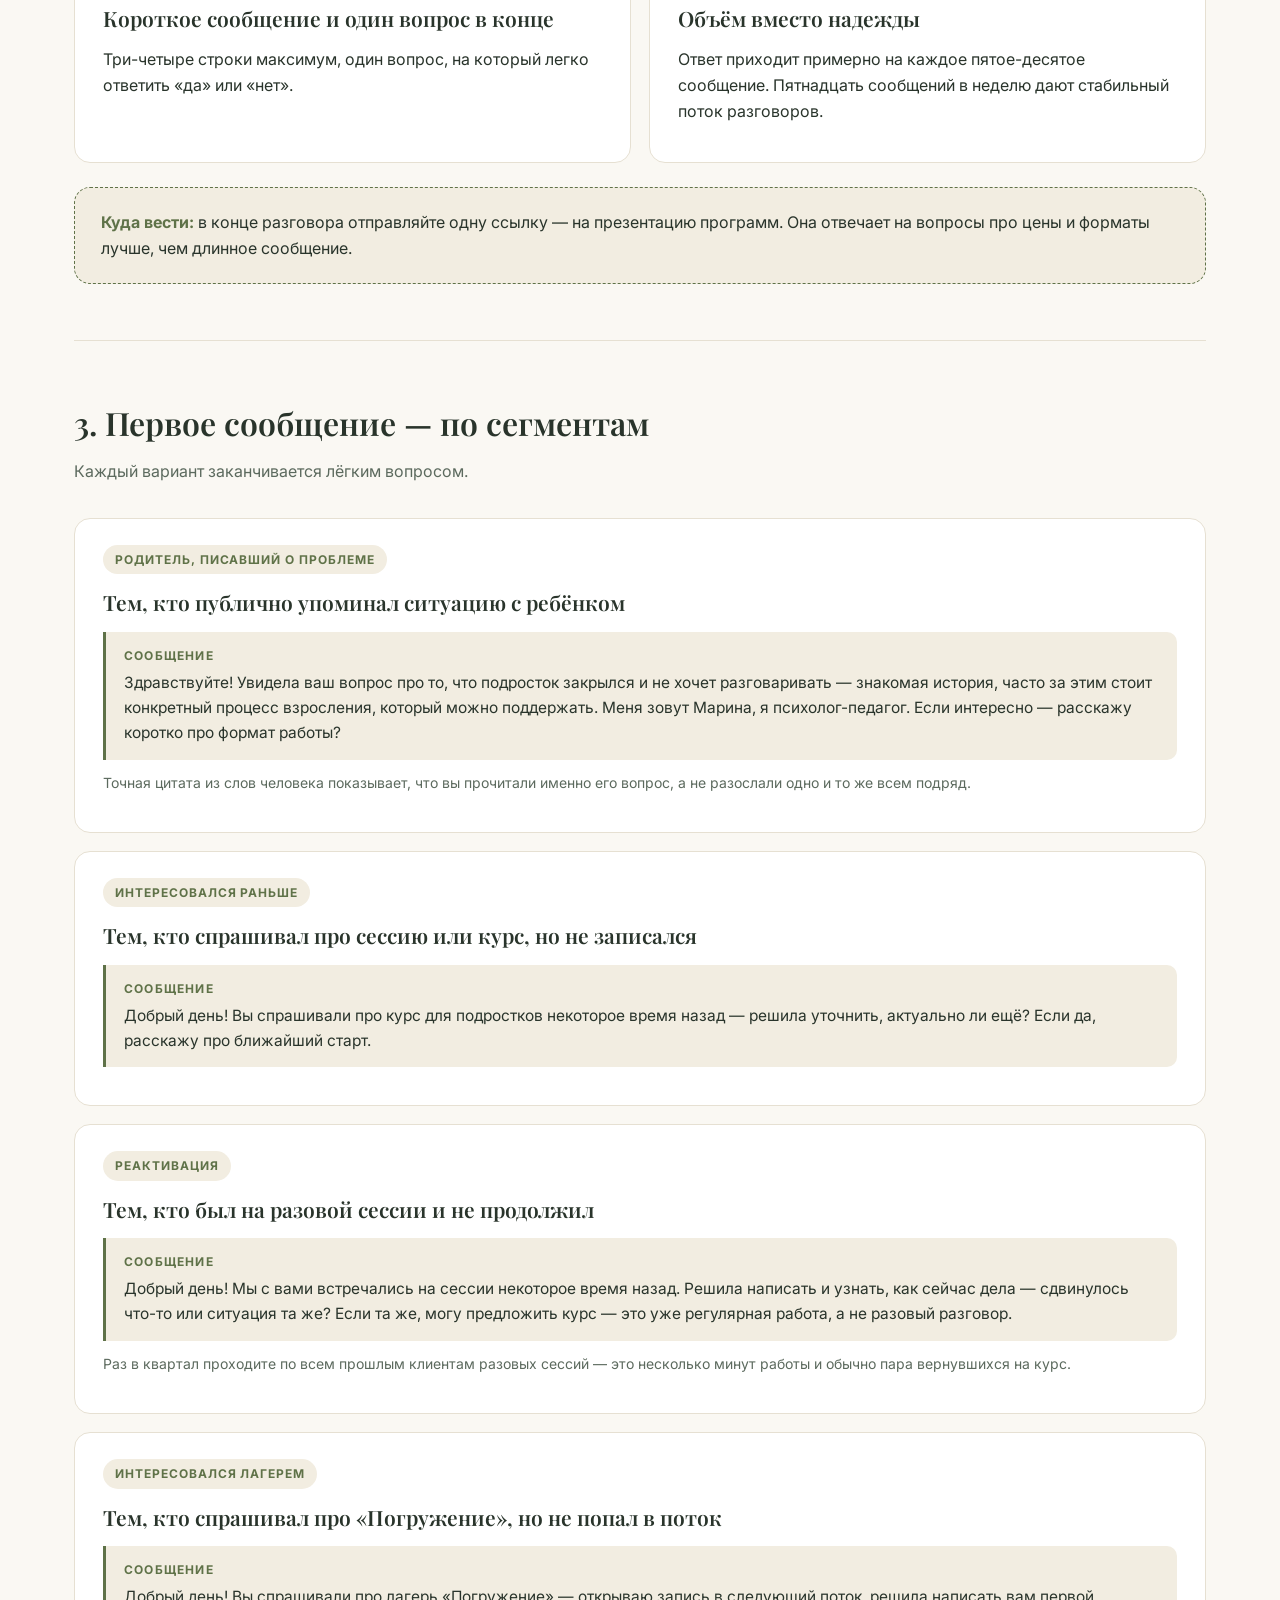
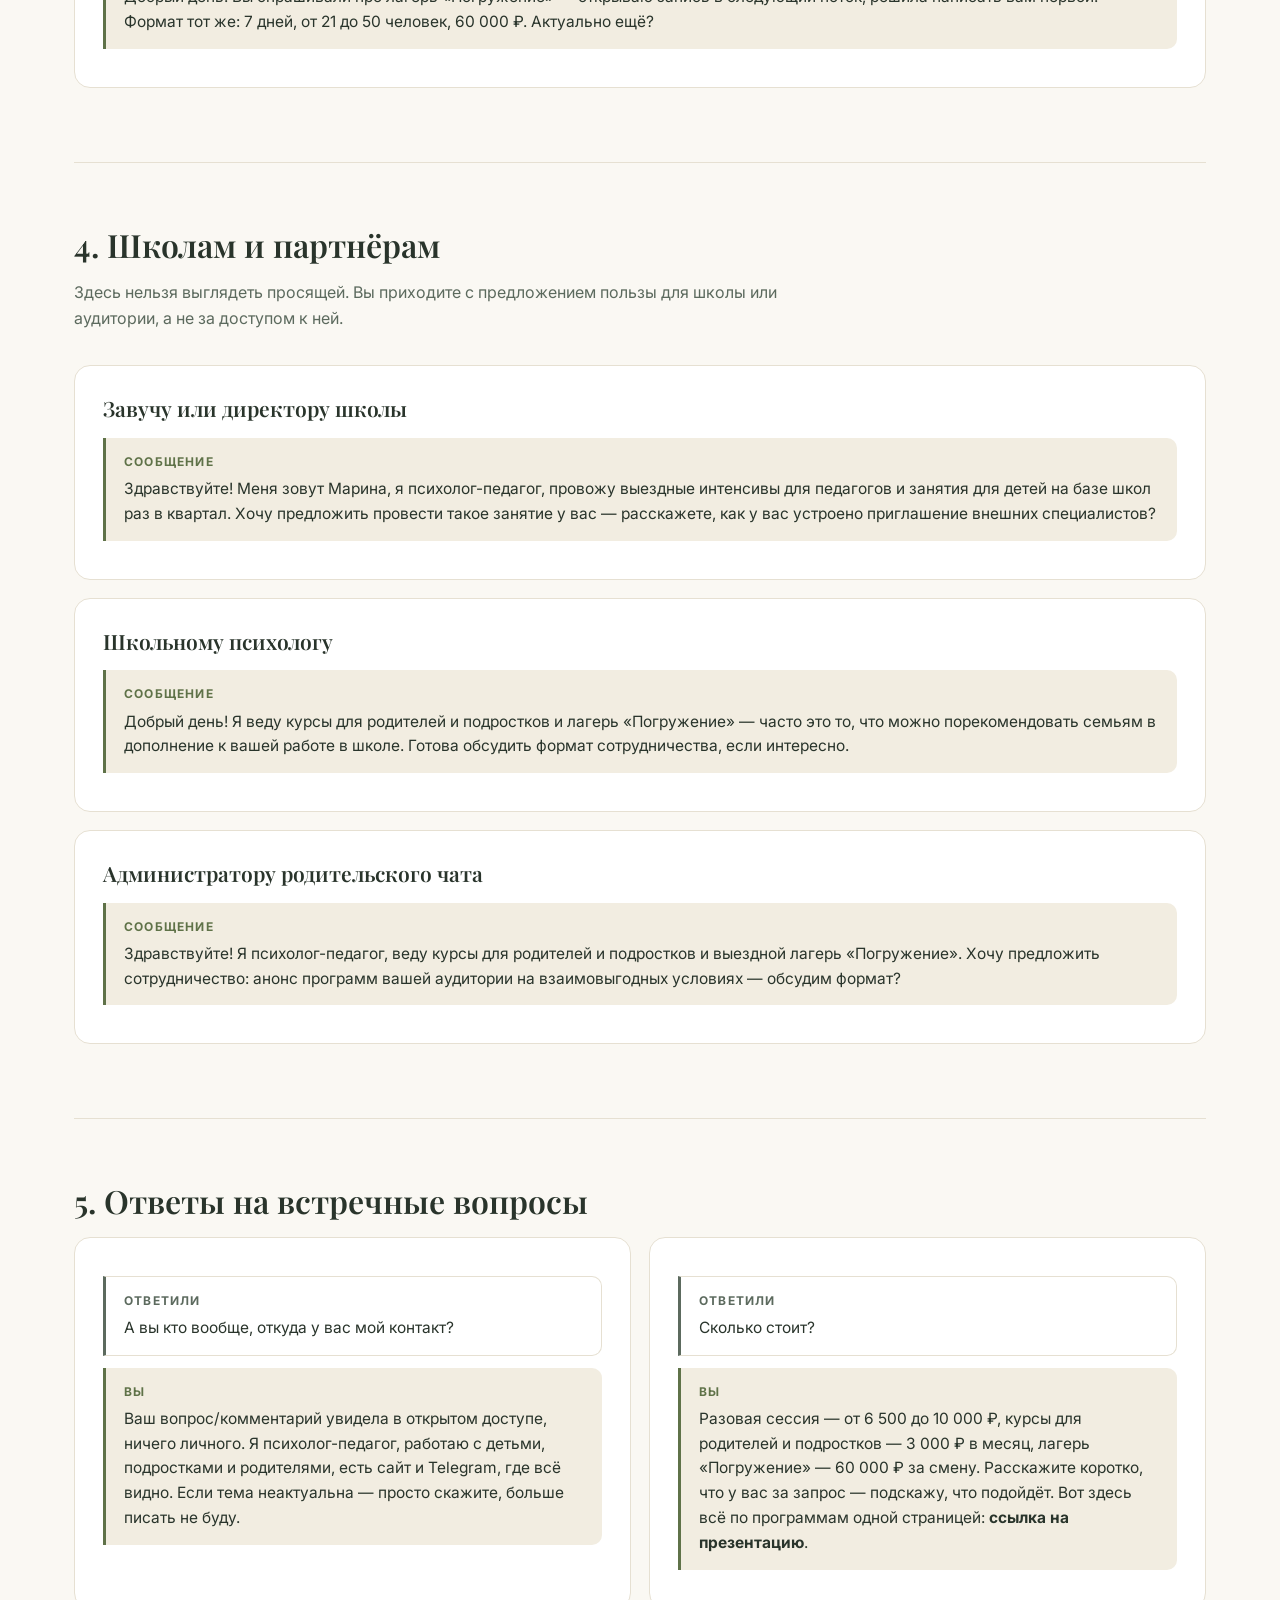
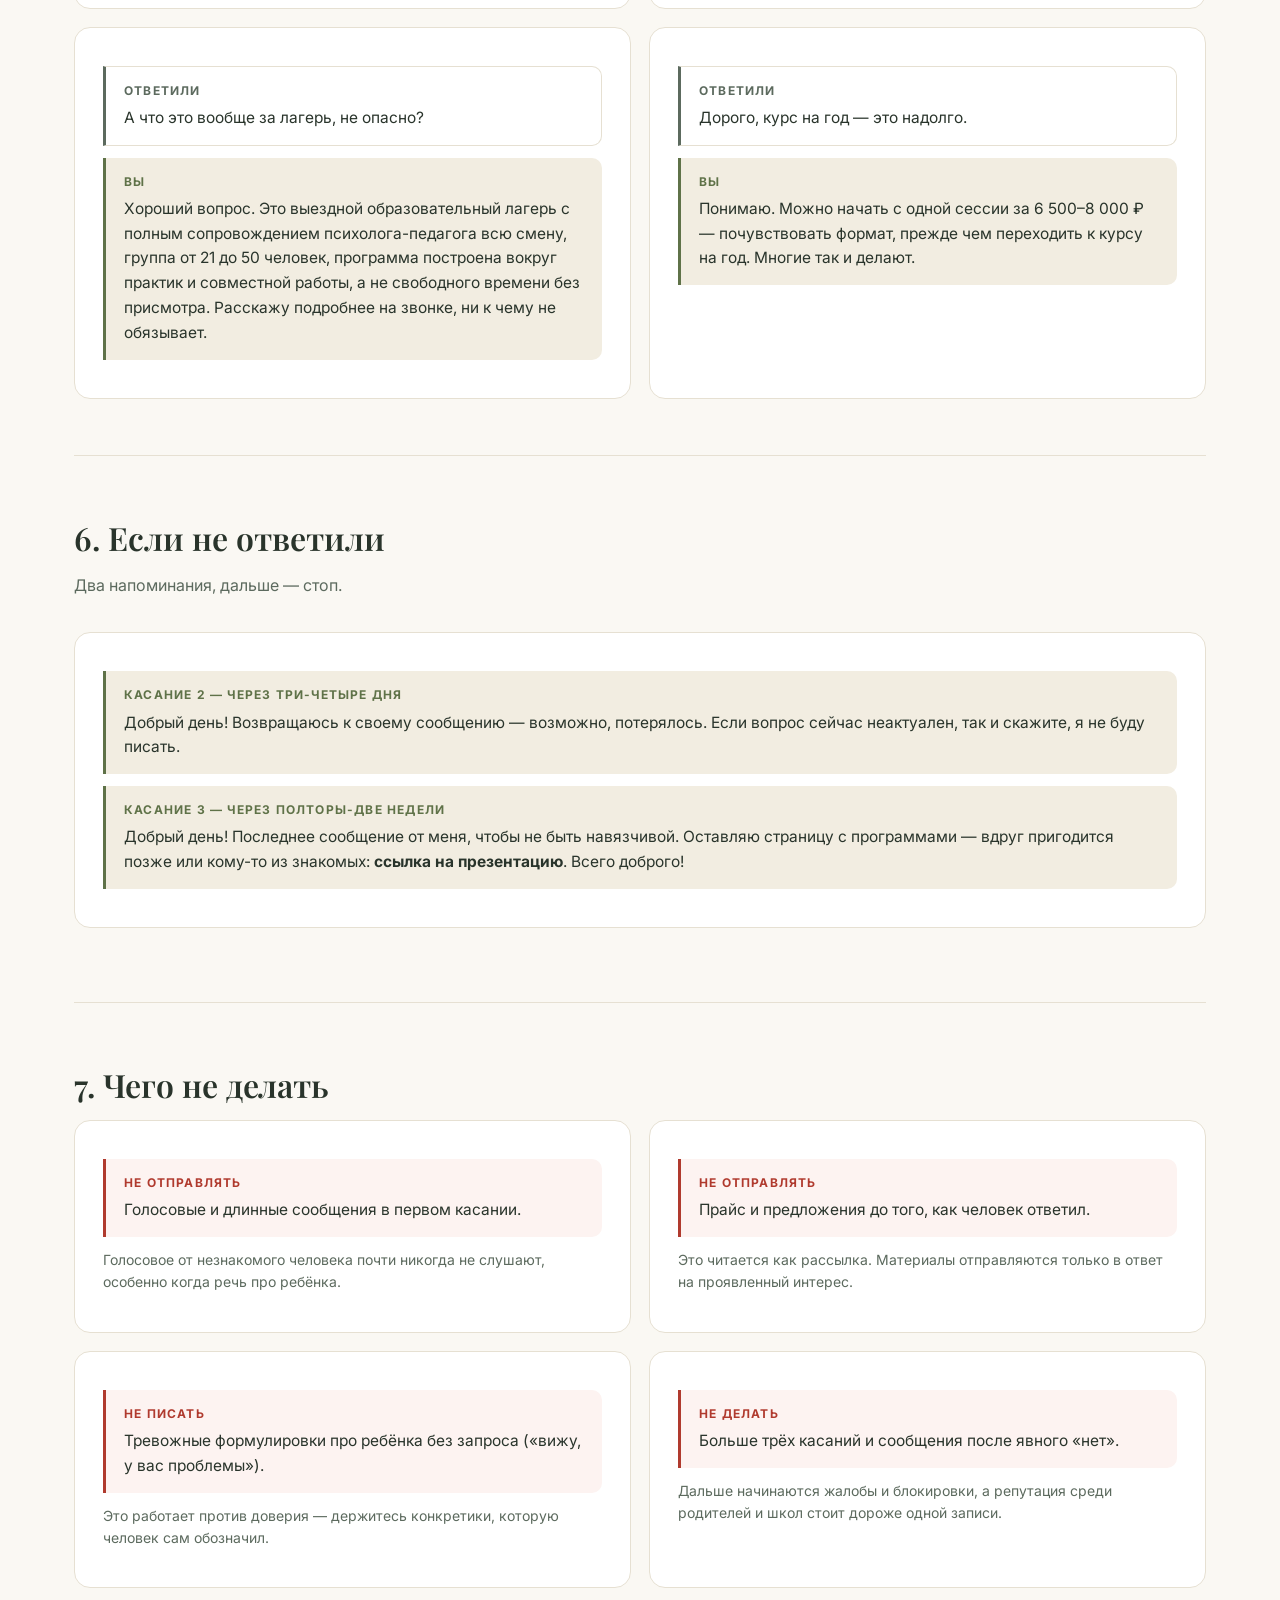
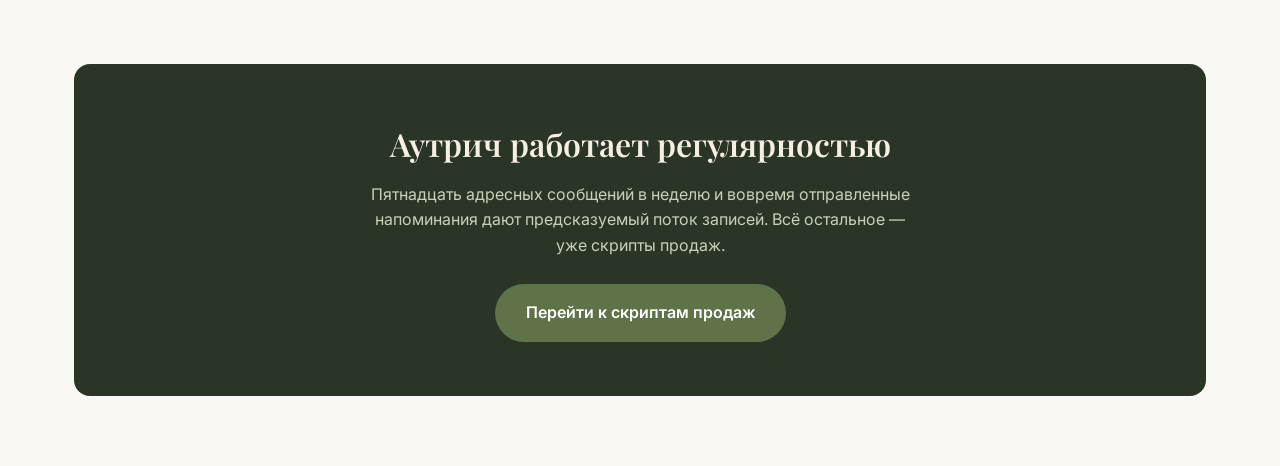
==== commit b9e0e3f0: "Внести правки клиента: репетиторство, вместимость лагеря 21-50, онлайн-погружения, соцсети, новые FA" ====
--- a/outreach.html
+++ b/outreach.html
@@ -133,7 +133,7 @@
       <p class="card__title">Тем, кто спрашивал про «Погружение», но не попал в поток</p>
       <div class="say">
         <span class="say__who">Сообщение</span>
-        Добрый день! Вы спрашивали про лагерь «Погружение» — открываю запись в следующий поток, решила написать вам первой. Формат тот же: 7 дней, до 30 человек, 60 000 ₽. Актуально ещё?
+        Добрый день! Вы спрашивали про лагерь «Погружение» — открываю запись в следующий поток, решила написать вам первой. Формат тот же: 7 дней, от 21 до 50 человек, 60 000 ₽. Актуально ещё?
       </div>
     </div>
   </section>
@@ -189,7 +189,7 @@
         <div class="say say--client"><span class="say__who">Ответили</span>А что это вообще за лагерь, не опасно?</div>
         <div class="say">
           <span class="say__who">Вы</span>
-          Хороший вопрос. Это выездной образовательный лагерь с полным сопровождением психолога-педагога всю смену, группа до 30 человек, программа построена вокруг практик и совместной работы, а не свободного времени без присмотра. Расскажу подробнее на звонке, ни к чему не обязывает.
+          Хороший вопрос. Это выездной образовательный лагерь с полным сопровождением психолога-педагога всю смену, группа от 21 до 50 человек, программа построена вокруг практик и совместной работы, а не свободного времени без присмотра. Расскажу подробнее на звонке, ни к чему не обязывает.
         </div>
       </div>
       <div class="card">
--- a/styles.css
+++ b/styles.css
@@ -130,6 +130,9 @@
 .camp__card-row:last-child { border-bottom: none; }
 .camp__card-row span { color: #c9cfb9; }
 .camp__card-row strong { color: #fff; }
+.camp__cta { display: flex; gap: 14px; flex-wrap: wrap; }
+.camp .btn--ghost { color: #fff; border-color: rgba(255,255,255,.5); }
+.camp .btn--ghost:hover { background: #fff; color: var(--clr-accent-dark); }
 
 /* PRICE */
 .price-section { padding: 88px 0; }
@@ -143,7 +146,7 @@
 
 /* PROCESS */
 .process { padding: 0 0 88px; }
-.process-grid { display: grid; grid-template-columns: repeat(5, 1fr); gap: 20px; margin-top: 40px; }
+.process-grid { display: grid; grid-template-columns: repeat(4, 1fr); gap: 20px; margin-top: 40px; }
 .step { text-align: center; }
 .step__num {
   display: flex; align-items: center; justify-content: center; width: 44px; height: 44px; margin: 0 auto 16px;
@@ -203,6 +206,7 @@
 }
 .fab:hover { transform: scale(1.08); }
 .fab svg { width: 26px; height: 26px; }
+.fab--vk { bottom: 92px; background: #0077ff; }
 
 /* REVEAL */
 .reveal { opacity: 0; transform: translateY(24px); transition: opacity .6s ease, transform .6s ease; }
